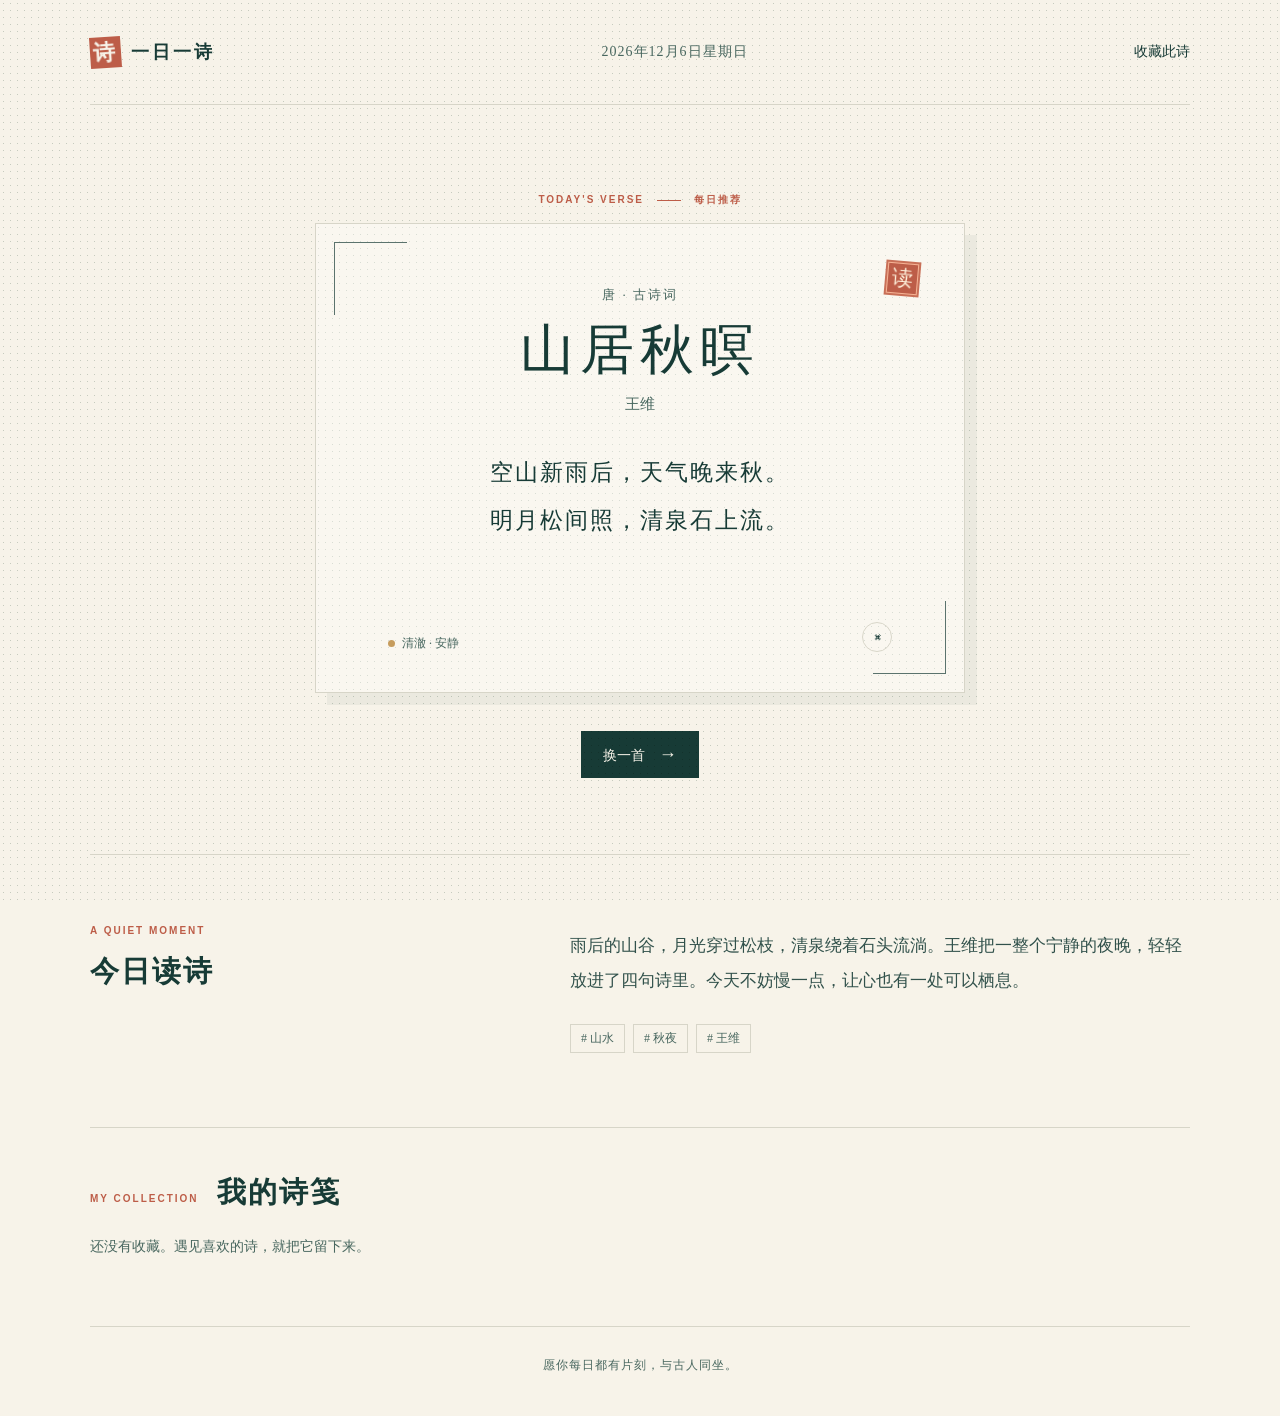
==== index.html @ d7a2d582 "feat: add daily poetry website" ====
<!doctype html>
<html lang="zh-CN">
  <head>
    <meta charset="UTF-8" />
    <meta name="viewport" content="width=device-width, initial-scale=1.0" />
    <meta name="theme-color" content="#173b36" />
    <title>一日一诗｜每日古诗词</title>
    <meta name="description" content="每天一首好诗，在匆忙里留一小片清雅。" />
    <link rel="stylesheet" href="styles.css" />
  </head>
  <body>
    <main class="page-shell">
      <header class="site-header">
        <a class="brand" href="/" aria-label="一日一诗首页">
          <span class="brand-mark">诗</span>
          <span>一日一诗</span>
        </a>
        <time id="today" class="today"></time>
        <button id="favorite-button" class="text-button" type="button" aria-pressed="false">收藏此诗</button>
      </header>

      <section class="hero" aria-labelledby="poem-title">
        <p class="eyebrow">TODAY'S VERSE <span></span> 每日推荐</p>
        <div class="poem-card">
          <div class="seal">读</div>
          <p id="poem-dynasty" class="poem-meta"></p>
          <h1 id="poem-title"></h1>
          <p id="poem-author" class="poem-author"></p>
          <blockquote id="poem-lines" class="poem-lines"></blockquote>
          <div class="card-bottom">
            <span class="mood"><i></i><span id="poem-mood"></span></span>
            <button id="copy-button" class="icon-button" type="button" title="复制诗句" aria-label="复制诗句">⌘</button>
          </div>
        </div>
        <button id="next-button" class="next-button" type="button">换一首 <span>→</span></button>
      </section>

      <section class="reading" aria-labelledby="reading-title">
        <div class="section-heading">
          <p class="eyebrow">A QUIET MOMENT</p>
          <h2 id="reading-title">今日读诗</h2>
        </div>
        <article class="interpretation">
          <p id="poem-note"></p>
          <div class="tags" id="poem-tags"></div>
        </article>
      </section>

      <section class="favorites-section" aria-labelledby="favorites-title">
        <div class="section-heading compact">
          <p class="eyebrow">MY COLLECTION</p>
          <h2 id="favorites-title">我的诗笺</h2>
        </div>
        <div id="favorites" class="favorites"><p class="empty-state">还没有收藏。遇见喜欢的诗，就把它留下来。</p></div>
      </section>
    </main>
    <footer>愿你每日都有片刻，与古人同坐。</footer>
    <div id="toast" class="toast" role="status" aria-live="polite"></div>
    <script src="app.js"></script>
  </body>
</html>
---- styles.css ----
:root { --ink:#173b36; --ink-soft:#48675f; --paper:#f7f3e9; --line:#d7d5c8; --coral:#bd5d48; --gold:#c69c5d; }
* { box-sizing:border-box; }
body { margin:0; color:var(--ink); background:var(--paper); font-family:"Noto Serif SC", "Songti SC", serif; }
body::before { content:""; position:fixed; inset:0; opacity:.33; pointer-events:none; background-image:radial-gradient(#667d70 0.45px,transparent .7px); background-size:7px 7px; mix-blend-mode:multiply; }
.page-shell { width:min(1100px,calc(100% - 40px)); margin:auto; }
.site-header { min-height:105px; display:flex; align-items:center; justify-content:space-between; border-bottom:1px solid var(--line); position:relative; }
.brand { color:var(--ink); text-decoration:none; font-weight:700; font-size:18px; letter-spacing:3px; display:flex; align-items:center; gap:10px; }
.brand-mark { color:var(--paper); background:var(--coral); width:31px; height:31px; display:grid; place-items:center; font-family:"Ma Shan Zheng",cursive; font-size:22px; transform:rotate(-4deg); }
.today { font-size:14px; letter-spacing:1px; color:var(--ink-soft); }
button { font-family:inherit; cursor:pointer; }
.text-button { border:0; background:transparent; color:var(--ink); font-size:14px; padding:9px 0; border-bottom:1px solid transparent; transition:.2s; }
.text-button:hover { border-color:var(--ink); }
.hero { padding:88px 0 76px; display:grid; justify-items:center; }
.eyebrow { margin:0 0 16px; color:var(--coral); letter-spacing:2px; font-family:Arial,sans-serif; font-size:10px; font-weight:bold; }
.eyebrow span { display:inline-block; height:1px; width:24px; background:currentColor; vertical-align:middle; margin:0 8px; }
.poem-card { width:min(650px,100%); min-height:470px; padding:62px 72px 40px; position:relative; text-align:center; background:rgba(255,255,255,.34); border:1px solid var(--line); box-shadow:12px 12px 0 rgba(23,59,54,.05); display:flex; flex-direction:column; align-items:center; }
.poem-card::before,.poem-card::after { content:""; position:absolute; width:72px; height:72px; border-color:var(--gold); opacity:.7; }
.poem-card::before { top:18px; left:18px; border-top:1px solid; border-left:1px solid; }
.poem-card::after { right:18px; bottom:18px; border-right:1px solid; border-bottom:1px solid; }
.seal { position:absolute; top:37px; right:44px; color:#fff2dd; background:var(--coral); border:2px solid #c97058; box-shadow:inset 0 0 0 1px #f6b496; padding:5px; font-family:"Ma Shan Zheng",cursive; font-size:21px; line-height:1; transform:rotate(5deg); }
.poem-meta { color:var(--ink-soft); font-size:13px; letter-spacing:2px; margin:0 0 10px; }
h1 { font-family:"Ma Shan Zheng","Noto Serif SC",serif; font-size:54px; font-weight:400; letter-spacing:6px; margin:0; }
.poem-author { margin:8px 0 35px; color:var(--ink-soft); font-size:15px; }
.poem-lines { margin:0; white-space:pre-line; font-size:23px; line-height:2.1; letter-spacing:2px; font-weight:500; }
.card-bottom { width:100%; margin-top:auto; display:flex; justify-content:space-between; align-items:end; color:var(--ink-soft); font-size:12px; }
.mood i { display:inline-block; background:var(--gold); width:7px; height:7px; border-radius:50%; margin-right:7px; }
.icon-button { width:30px; height:30px; color:var(--ink); background:none; border:1px solid var(--line); border-radius:50%; transition:.2s; }
.icon-button:hover { background:var(--ink); color:var(--paper); }
.next-button { background:var(--ink); color:var(--paper); border:0; margin-top:38px; padding:13px 22px; font-size:14px; transition:.2s; }
.next-button span { padding-left:10px; font-size:18px; }.next-button:hover { background:var(--coral); transform:translateY(-2px); }
.reading,.favorites-section { border-top:1px solid var(--line); padding:70px 0; }
.reading { display:grid; grid-template-columns:1fr 1.55fr; gap:80px; }.section-heading h2 { margin:0; font-size:29px; letter-spacing:2px; }.interpretation { padding:4px 0; }.interpretation p { margin:0; font-size:17px; line-height:2.05; color:#31514b; }.tags { display:flex; flex-wrap:wrap; gap:8px; margin-top:25px; }.tags span { font-size:12px; padding:5px 10px; color:var(--ink-soft); border:1px solid var(--line); }
.favorites-section { padding-top:45px; }.compact { display:flex; align-items:baseline; gap:18px; }.compact .eyebrow { margin:0; }.favorites { display:grid; grid-template-columns:repeat(3,1fr); gap:15px; margin-top:25px; }.favorite { padding:20px; border:1px solid var(--line); background:rgba(255,255,255,.24); }.favorite h3 { margin:0 0 6px; font-size:18px; }.favorite p { margin:0; color:var(--ink-soft); font-size:13px; }.empty-state { grid-column:1/-1; color:var(--ink-soft); font-size:14px; margin:0; }
footer { width:min(1100px,calc(100% - 40px)); margin:auto; padding:30px 0 42px; text-align:center; border-top:1px solid var(--line); color:var(--ink-soft); font-size:12px; letter-spacing:1px; }.toast { position:fixed; z-index:2; bottom:28px; left:50%; transform:translate(-50%,80px); padding:10px 16px; opacity:0; color:var(--paper); background:var(--ink); font-size:13px; transition:.3s; }.toast.show { opacity:1; transform:translate(-50%,0); }
@media (max-width:650px) { .page-shell { width:min(100% - 28px,1100px); }.site-header { min-height:82px; }.today { display:none; }.hero { padding:58px 0; }.poem-card { min-height:430px; padding:62px 30px 36px; }.seal { right:25px; }.poem-card::before { top:12px; left:12px; }.poem-card::after { right:12px; bottom:12px; }h1 { font-size:43px; }.poem-lines { font-size:19px; line-height:2.15; }.reading { grid-template-columns:1fr; gap:25px; padding:54px 0; }.favorites { grid-template-columns:1fr; }.favorites-section { padding-bottom:54px; } }
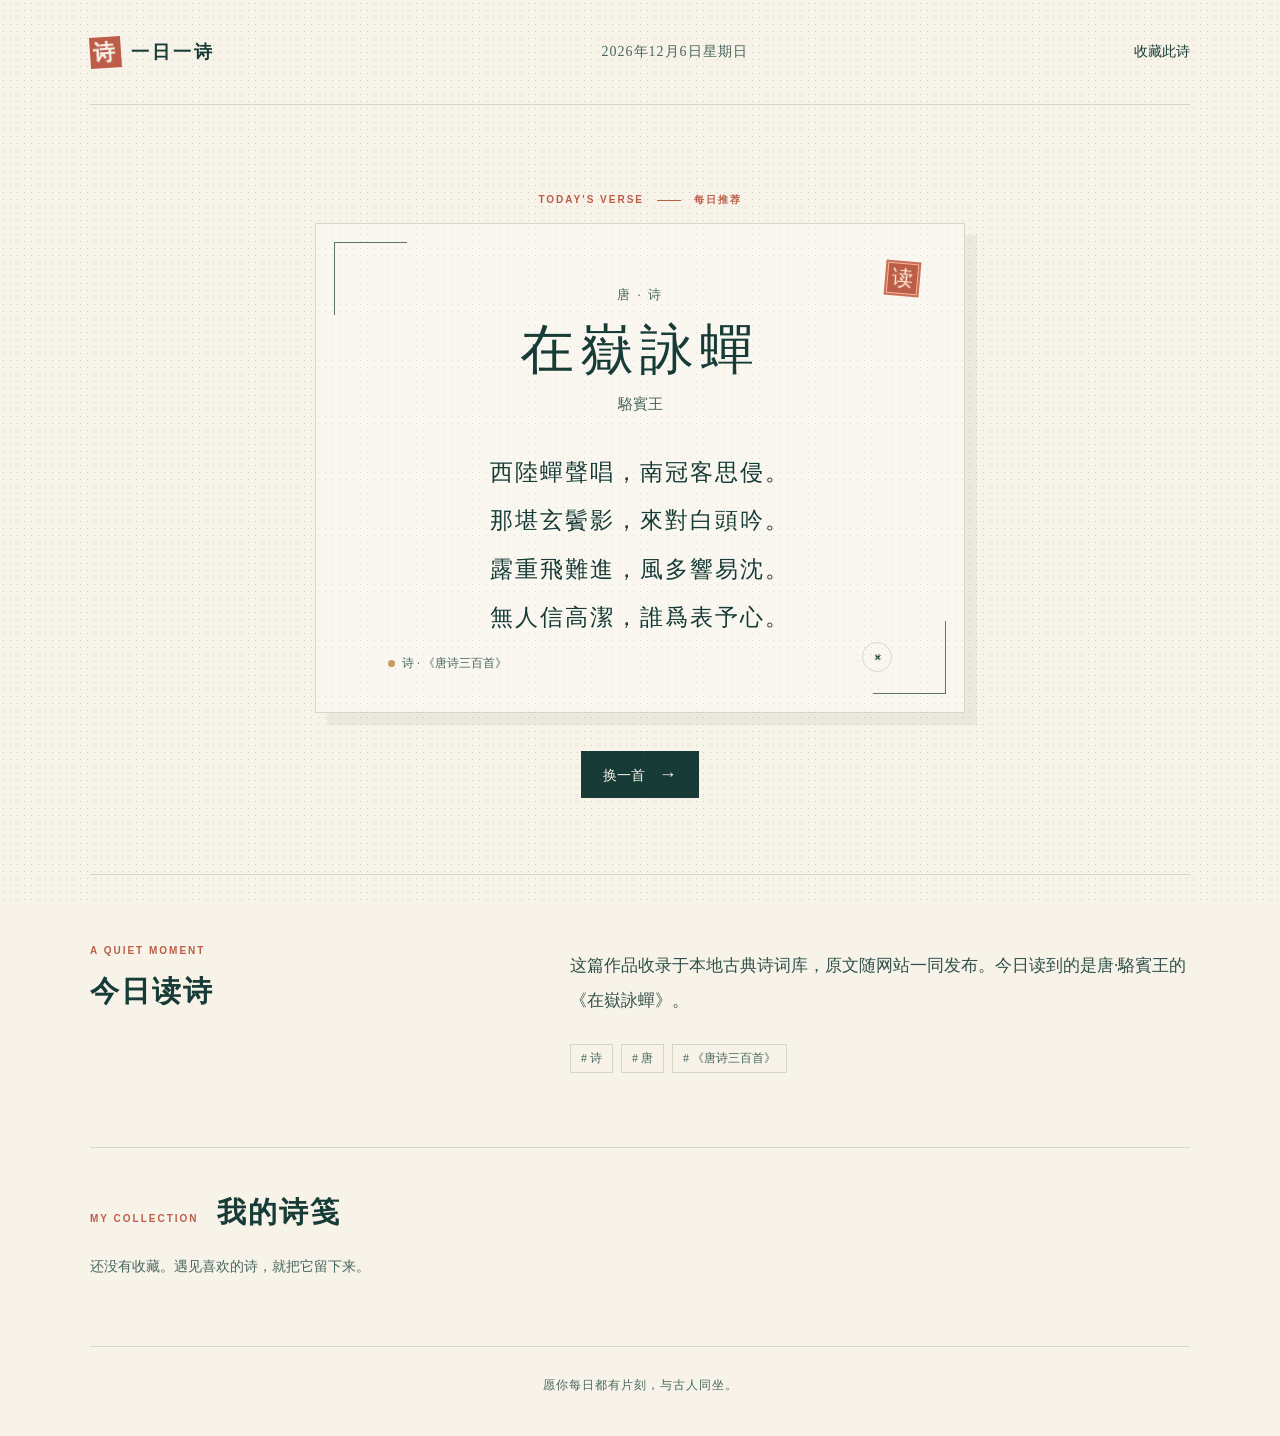
==== commit 02332fd9: "feat: add bundled classical poetry corpus" ====
--- a/index.html
+++ b/index.html
@@ -27,6 +27,7 @@
           <h1 id="poem-title"></h1>
           <p id="poem-author" class="poem-author"></p>
           <blockquote id="poem-lines" class="poem-lines"></blockquote>
+          <button id="full-button" class="full-button" type="button" hidden>展开全文</button>
           <div class="card-bottom">
             <span class="mood"><i></i><span id="poem-mood"></span></span>
             <button id="copy-button" class="icon-button" type="button" title="复制诗句" aria-label="复制诗句">⌘</button>
@@ -56,6 +57,7 @@
     </main>
     <footer>愿你每日都有片刻，与古人同坐。</footer>
     <div id="toast" class="toast" role="status" aria-live="polite"></div>
+    <script src="poems-data.js"></script>
     <script src="app.js"></script>
   </body>
 </html>
--- a/styles.css
+++ b/styles.css
@@ -22,6 +22,8 @@
 h1 { font-family:"Ma Shan Zheng","Noto Serif SC",serif; font-size:54px; font-weight:400; letter-spacing:6px; margin:0; }
 .poem-author { margin:8px 0 35px; color:var(--ink-soft); font-size:15px; }
 .poem-lines { margin:0; white-space:pre-line; font-size:23px; line-height:2.1; letter-spacing:2px; font-weight:500; }
+.full-button { margin-top:18px; border:0; border-bottom:1px solid var(--ink-soft); color:var(--ink-soft); background:transparent; font-size:13px; padding:4px 0; }
+.full-button:hover { color:var(--coral); border-color:var(--coral); }
 .card-bottom { width:100%; margin-top:auto; display:flex; justify-content:space-between; align-items:end; color:var(--ink-soft); font-size:12px; }
 .mood i { display:inline-block; background:var(--gold); width:7px; height:7px; border-radius:50%; margin-right:7px; }
 .icon-button { width:30px; height:30px; color:var(--ink); background:none; border:1px solid var(--line); border-radius:50%; transition:.2s; }
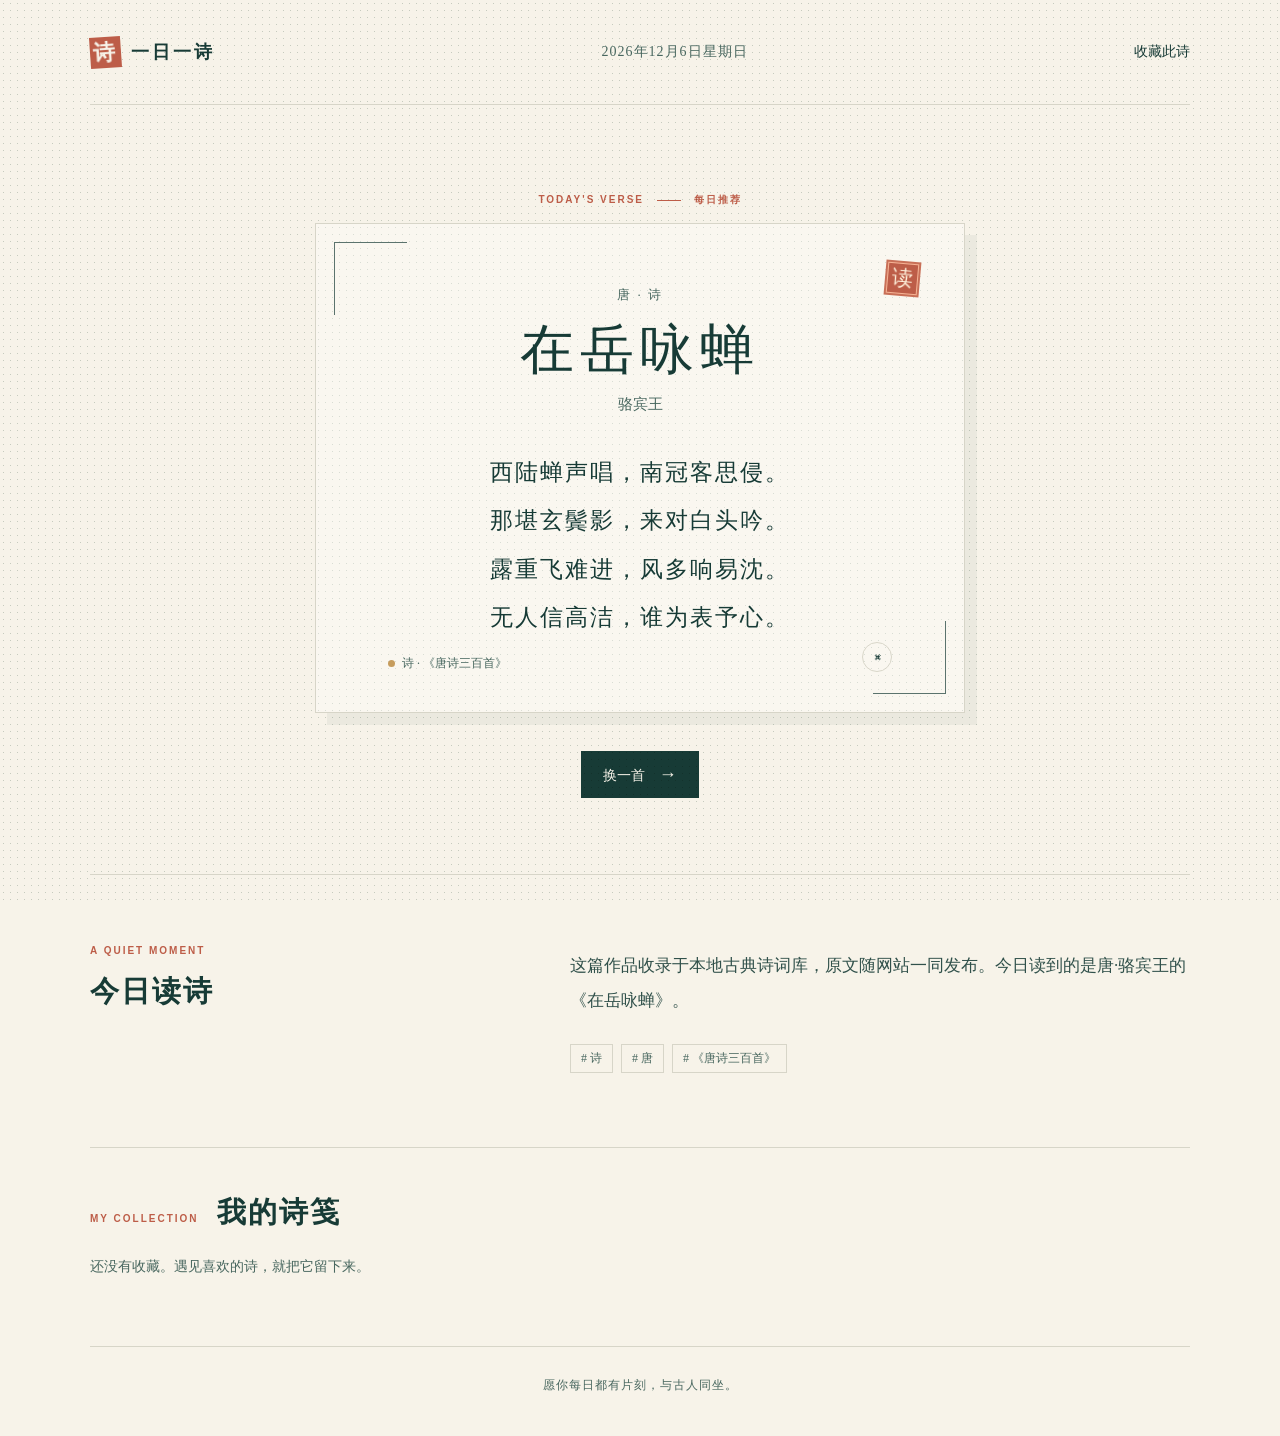
==== commit 024763fa: "fix: version simplified poetry data asset" ====
--- a/index.html
+++ b/index.html
@@ -57,7 +57,7 @@
     </main>
     <footer>愿你每日都有片刻，与古人同坐。</footer>
     <div id="toast" class="toast" role="status" aria-live="polite"></div>
-    <script src="poems-data.js"></script>
+    <script src="poems-data-simplified-v1.js"></script>
     <script src="app.js"></script>
   </body>
 </html>
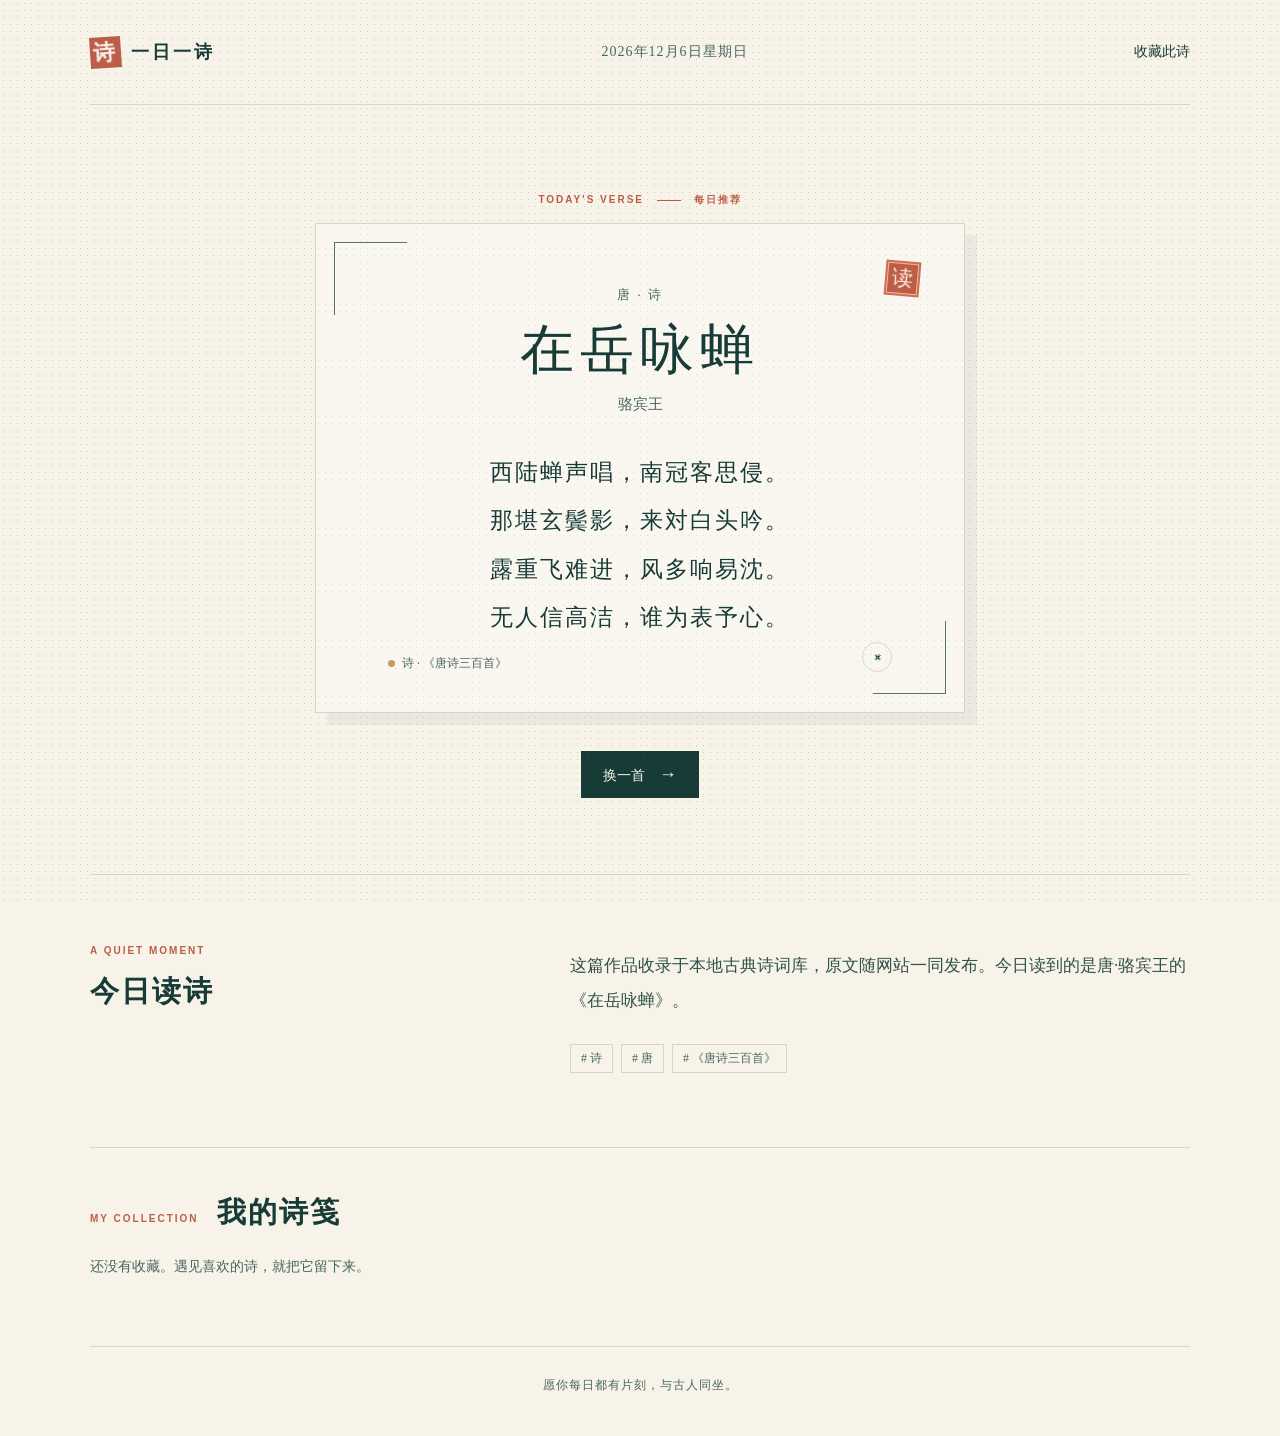
==== commit f0087513: "fix: version expanded poetry data asset" ====
--- a/index.html
+++ b/index.html
@@ -57,7 +57,7 @@
     </main>
     <footer>愿你每日都有片刻，与古人同坐。</footer>
     <div id="toast" class="toast" role="status" aria-live="polite"></div>
-    <script src="poems-data-simplified-v1.js"></script>
+    <script src="poems-data-simplified-v2.js"></script>
     <script src="app.js"></script>
   </body>
 </html>
